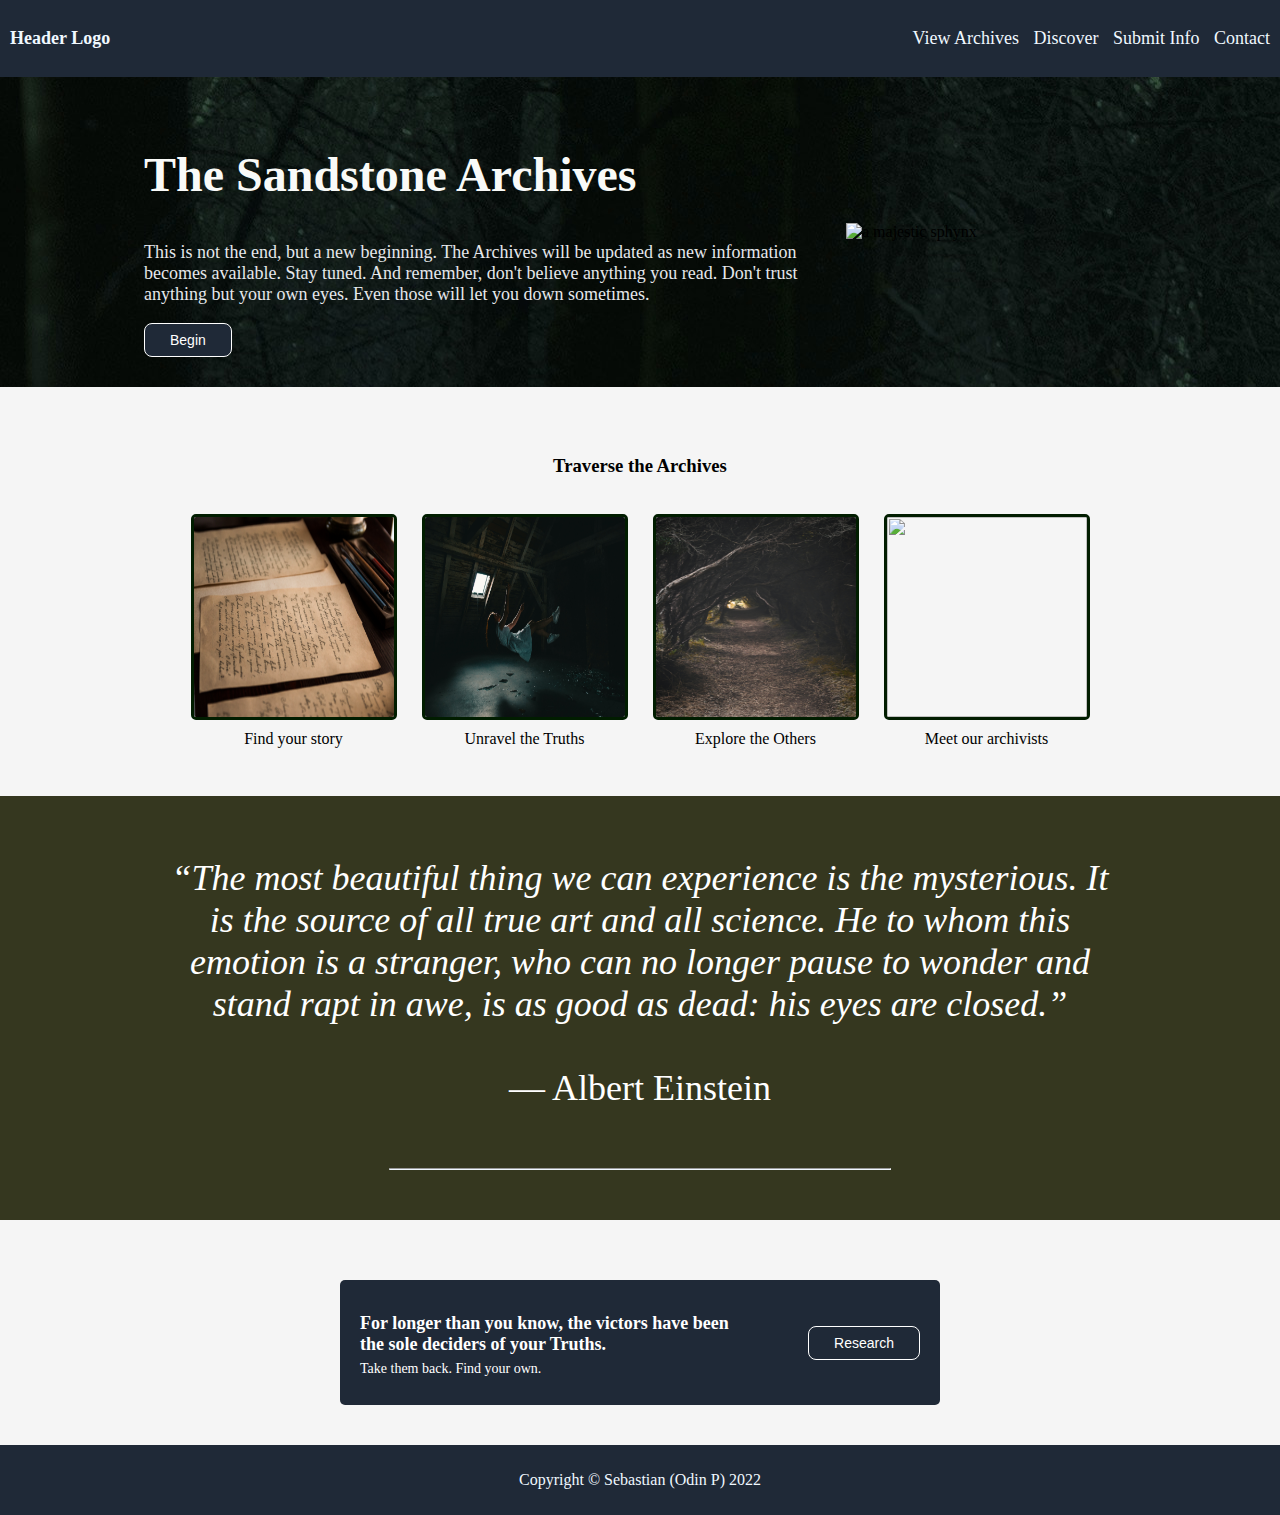
==== about.html @ f593eae5 "Rename landing.html to about.html" ====
<!DOCTYPE html>
<html lang="en">
<head>
    <meta charset="UTF-8">
    <meta http-equiv="X-UA-Compatible" content="IE=edge">
    <meta name="viewport" content="width=device-width, initial-scale=1.0">
    <title>Sandstone Archives</title>
    <link rel="stylesheet" href="style.css">
</head>

<body>
    <div class="header">
        <p class="header-title">Header Logo</p>
        <div class="nav"><ul>
            <li><a>View Archives</a></li>
            <li><a>Discover</a></li>
            <li><a>Submit Info</a></li>
            <li><a>Contact</a></li>
        </ul>
    </div>
</div>

    <div class="section1">
        <div class="hero"><div class="hero-text"><h2>The Sandstone Archives</h2>
        <p>This is not the end, but a new beginning. The Archives will be updated as new information becomes available. Stay tuned. And remember, don't believe anything you read. Don't trust anything but your own eyes. Even those will let you down sometimes.</p>
        <button class="signup" type="button">Begin</button>
    </div>
    <img class="hero-img" src="./img/sphynxle.png" alt="a majestic sphynx">
        </div>
    </div>

    <div class="section2">
        <h3>Traverse the Archives</h3>
        <div class="cards">
            <div class="card-content"><img src="./img/myster_card1.jpg" alt=""><a>Find your story</a></div>
            <div class="card-content"><img src="./img/mystery_card2.jpg" alt=""><a>Unravel the Truths</a></div>
            <div class="card-content"><img src="./img/msyery_card3.jpg" alt=""><a>Explore the Others</a></div>
            <div class="card-content"><img src="./img/mystery_card4.jpg" alt=""><a>Meet our archivists</a></div>
        </div>
    </div>
    
    <div class="section3">
        <p class="quote"><em>“The most beautiful thing we can experience is the mysterious. It is the source of all true art and all science. He to whom this emotion is a stranger, who can no longer pause to wonder and stand rapt in awe, is as good as dead: his eyes are closed.” </em> <br><br><span class="attribute">&mdash; Albert Einstein</span>
        <hr></p>
    </div>

    <div class="section4">
        <div class="call-box">
                <div class="call-text"><p class="call-title">For longer than you know, the victors have been the sole deciders of your Truths.</p>
                <p class="call-subtext">Take them back. Find your own.</p></div>
            <button class="signup2" type="button">Research</button>
        </div>
    </div>

    <div class="footer">
        <p>Copyright &COPY; Sebastian (Odin P) 2022</p>
    </div>

</body>
</html>
---- style.css ----
body {
    margin: 0;
    height:100vh;
    display: flex;
    flex-direction: column;
    background-color: whitesmoke;
}

.header {
 display:flex;
 padding:10px;
 align-items: center;
}

.nav{
    display:flex;
    margin-left: auto;
}

li{
    display:inline;
    margin-left:10px;
}

.header, .footer{
    background-color: #1f2937;
}

.header-title {
    color:aliceblue;
    font-size: 18px;
    font-weight: 600;
}

.section1, .section2, .section3, .section4 {
    margin-bottom:20px;
}

.section1 {
 background-image:url(./img/mystery_her0_bg.jpg);
 background-repeat: no-repeat;
 background-attachment: fixed;
 display: flex;
 justify-content: space-around;
 padding:20px;
 margin-bottom:20px;
}

.hero {
    display: flex;
    justify-content: center;
    align-items: center;
}

.hero-text {
    max-width: 55%;
    padding:5px;
    align-items: center;
    justify-content: center;
    margin:5px 10px;
}

.hero-img{
    width:300px;
    padding:5px;
}

.section2 {
    display:flex;
    flex-direction: column;
    align-items: center;
    justify-content: center;
    padding:10px;
    margin-top: 20px;
    margin-bottom:20px;
}

.cards{
    display:flex;
    flex-flow:row wrap;
    justify-content: center;
    align-items: center;
    gap:5px;
    padding:5px;
    margin:3px;
    
}

.card-content {
    display:flex;
    flex-flow: column wrap;
    padding:5px;
    margin:5px;
    text-align: center;
}

.cards img{
    width:200px;
    height:200px;
    flex-shrink: 0;
    margin-bottom:10px;
    border:3px solid #011d00;
    border-radius:5px;
}

.cards img:hover{
    opacity: .9;
    position:relative;
    top:-1px;
    left:-1px;
}

.section3 {
    display:flex;
    flex-flow: column wrap;
    justify-content: center;
    align-items: center;
    background-color: #35371f;
    padding:10px;
}

.section3 hr {
    width: 500px;
    border-bottom: 1px solid aliceblue;
}

.quote {
    font-size: 36px;
    max-width: 75%;
    color:#1f2937;
    text-align: center;
    padding:15px;
    color:white;
}

.section4 {
    display: flex;
    padding:10px;
    justify-content: center;
    align-items: center;
    margin-top:30px;
    margin-bottom:30px;
}

.call-box {
    display:flex;
    width:600px;
    height:125px;
    background-color: #1f2937;
    border-radius: 5px;
    justify-content: center;
    align-items: center;
}

.call-text {
    display:flex;
    flex-flow: column wrap;
    color:white;
    max-width: 65%;
    padding:0px 10px;
    margin:0px 10px;
}

.call-title {
    font-weight: bold;
    font-size: 18px;
    margin-bottom:3px;
}

.call-subtext {
    font-size: 14px;
    margin-top:3px;
}

.signup2 {
     margin:10px 20px 10px auto;
}

.signup2, .signup {
    border: 1px solid white;
    border-radius: 8px;
    background-color: #1f2937;
    color: white;
    flex: 0 0 auto;
    padding:8px 25px;
    font-size: 14px;
    
}

button:hover{
    position:relative;
    top:-1px;
    left:-1px;
    cursor: pointer;
}

.footer {
    display: flex;
    padding:10px;
    color: aliceblue;
    justify-content: center;
    align-items: center;
}

ul {
list-style-type: none;
margin: 0;
padding: 0;
}

.header a {
    text-decoration: none;
    color: aliceblue;
}

.section2 a {
    text-decoration: none;
    color:#000;
}

h2 {
    font-size: 48px;
    font-weight:bolder;
    color:#f9faf8;
}

.nav, .section1 p{
    font-size:18px;
    color:#e5e7eb;
}
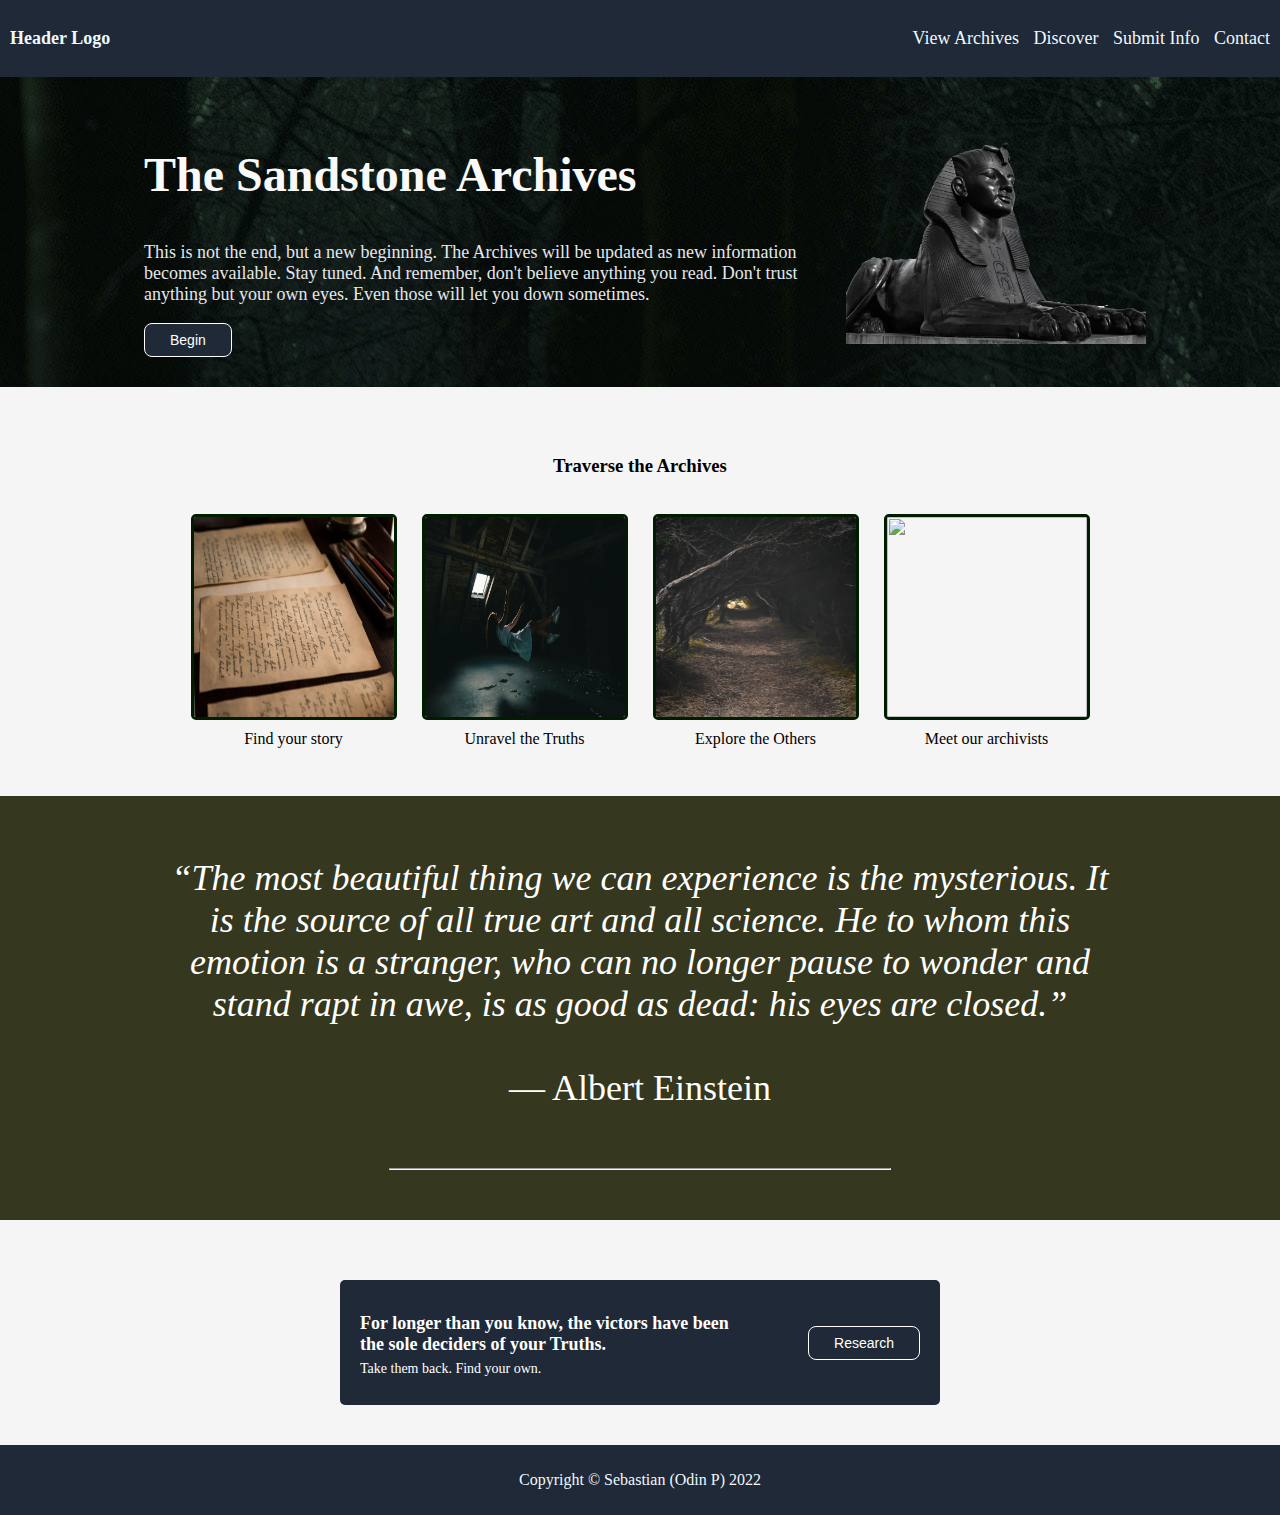
==== commit 897835aa: "Update about.html" ====
--- a/about.html
+++ b/about.html
@@ -5,7 +5,7 @@
     <meta http-equiv="X-UA-Compatible" content="IE=edge">
     <meta name="viewport" content="width=device-width, initial-scale=1.0">
     <title>Sandstone Archives</title>
-    <link rel="stylesheet" href="style.css">
+    <link rel="stylesheet" href="about-style.css">
 </head>
 
 <body>
--- a/about-style.css
+++ b/about-style.css
@@ -0,0 +1,230 @@
+body {
+    margin: 0;
+    height:100vh;
+    display: flex;
+    flex-direction: column;
+    background-color: whitesmoke;
+}
+
+.header {
+ display:flex;
+ padding:10px;
+ align-items: center;
+}
+
+.nav{
+    display:flex;
+    margin-left: auto;
+}
+
+li{
+    display:inline;
+    margin-left:10px;
+}
+
+.header, .footer{
+    background-color: #1f2937;
+}
+
+.header-title {
+    color:aliceblue;
+    font-size: 18px;
+    font-weight: 600;
+}
+
+.section1, .section2, .section3, .section4 {
+    margin-bottom:20px;
+}
+
+.section1 {
+ background-image:url('./img/mystery_her0_bg.jpg');
+ background-repeat: no-repeat;
+ background-attachment: fixed;
+ display: flex;
+ justify-content: space-around;
+ padding:20px;
+ margin-bottom:20px;
+}
+
+.hero {
+    display: flex;
+    justify-content: center;
+    align-items: center;
+}
+
+.hero-text {
+    max-width: 55%;
+    padding:5px;
+    align-items: center;
+    justify-content: center;
+    margin:5px 10px;
+}
+
+.hero-img{
+    width:300px;
+    padding:5px;
+}
+
+.section2 {
+    display:flex;
+    flex-direction: column;
+    align-items: center;
+    justify-content: center;
+    padding:10px;
+    margin-top: 20px;
+    margin-bottom:20px;
+}
+
+.cards{
+    display:flex;
+    flex-flow:row wrap;
+    justify-content: center;
+    align-items: center;
+    gap:5px;
+    padding:5px;
+    margin:3px;
+    
+}
+
+.card-content {
+    display:flex;
+    flex-flow: column wrap;
+    padding:5px;
+    margin:5px;
+    text-align: center;
+}
+
+.cards img{
+    width:200px;
+    height:200px;
+    flex-shrink: 0;
+    margin-bottom:10px;
+    border:3px solid #011d00;
+    border-radius:5px;
+}
+
+.cards img:hover{
+    opacity: .9;
+    position:relative;
+    top:-1px;
+    left:-1px;
+}
+
+.section3 {
+    display:flex;
+    flex-flow: column wrap;
+    justify-content: center;
+    align-items: center;
+    background-color: #35371f;
+    padding:10px;
+}
+
+.section3 hr {
+    width: 500px;
+    border-bottom: 1px solid aliceblue;
+}
+
+.quote {
+    font-size: 36px;
+    max-width: 75%;
+    color:#1f2937;
+    text-align: center;
+    padding:15px;
+    color:white;
+}
+
+.section4 {
+    display: flex;
+    padding:10px;
+    justify-content: center;
+    align-items: center;
+    margin-top:30px;
+    margin-bottom:30px;
+}
+
+.call-box {
+    display:flex;
+    width:600px;
+    height:125px;
+    background-color: #1f2937;
+    border-radius: 5px;
+    justify-content: center;
+    align-items: center;
+}
+
+.call-text {
+    display:flex;
+    flex-flow: column wrap;
+    color:white;
+    max-width: 65%;
+    padding:0px 10px;
+    margin:0px 10px;
+}
+
+.call-title {
+    font-weight: bold;
+    font-size: 18px;
+    margin-bottom:3px;
+}
+
+.call-subtext {
+    font-size: 14px;
+    margin-top:3px;
+}
+
+.signup2 {
+     margin:10px 20px 10px auto;
+}
+
+.signup2, .signup {
+    border: 1px solid white;
+    border-radius: 8px;
+    background-color: #1f2937;
+    color: white;
+    flex: 0 0 auto;
+    padding:8px 25px;
+    font-size: 14px;
+    
+}
+
+button:hover{
+    position:relative;
+    top:-1px;
+    left:-1px;
+    cursor: pointer;
+}
+
+.footer {
+    display: flex;
+    padding:10px;
+    color: aliceblue;
+    justify-content: center;
+    align-items: center;
+}
+
+ul {
+list-style-type: none;
+margin: 0;
+padding: 0;
+}
+
+.header a {
+    text-decoration: none;
+    color: aliceblue;
+}
+
+.section2 a {
+    text-decoration: none;
+    color:#000;
+}
+
+h2 {
+    font-size: 48px;
+    font-weight:bolder;
+    color:#f9faf8;
+}
+
+.nav, .section1 p{
+    font-size:18px;
+    color:#e5e7eb;
+}
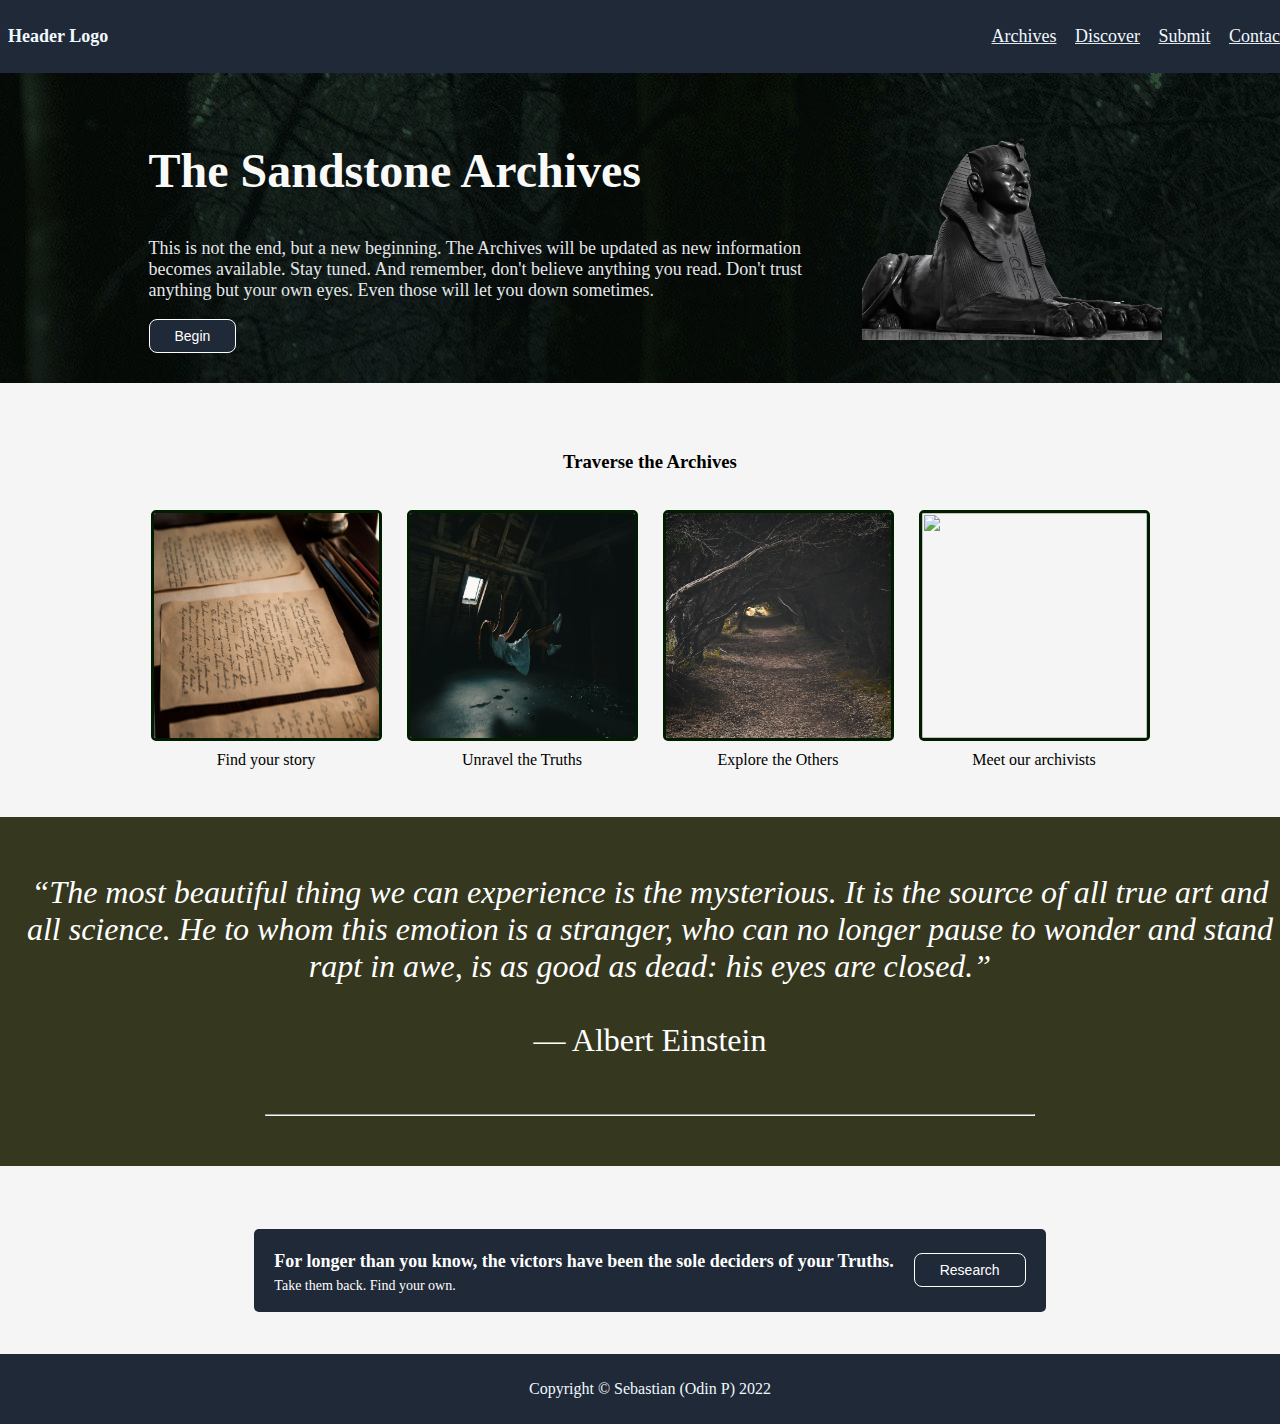
==== commit 01dd94eb: "Update about.html" ====
--- a/about.html
+++ b/about.html
@@ -12,9 +12,9 @@
     <div class="header">
         <p class="header-title">Header Logo</p>
         <div class="nav"><ul>
-            <li><a>View Archives</a></li>
+            <li><a>Archives</a></li>
             <li><a>Discover</a></li>
-            <li><a>Submit Info</a></li>
+            <li><a>Submit</a></li>
             <li><a>Contact</a></li>
         </ul>
     </div>
--- a/about-style.css
+++ b/about-style.css
@@ -1,15 +1,18 @@
 body {
-    margin: 0;
-    height:100vh;
-    display: flex;
-    flex-direction: column;
+    margin: 0px;
+    padding:0px;
+    height:100%;
+    width: 100%;
+    display: flex;
+    flex-flow: column wrap;
     background-color: whitesmoke;
 }
 
 .header {
  display:flex;
- padding:10px;
+ padding:8px;
  align-items: center;
+ gap:6px;
 }
 
 .nav{
@@ -19,7 +22,9 @@
 
 li{
     display:inline;
-    margin-left:10px;
+    text-decoration:underline;
+    margin:4px; 
+    padding:3px;
 }
 
 .header, .footer{
@@ -50,19 +55,22 @@
     display: flex;
     justify-content: center;
     align-items: center;
+    flex-flow: row wrap;
 }
 
 .hero-text {
-    max-width: 55%;
     padding:5px;
     align-items: center;
     justify-content: center;
     margin:5px 10px;
+    flex: 1 1 auto;
+    max-width:55%;
 }
 
 .hero-img{
-    width:300px;
-    padding:5px;
+    max-width:300px;
+    padding:5px;
+    flex: 0 1 auto;
 }
 
 .section2 {
@@ -95,8 +103,8 @@
 }
 
 .cards img{
-    width:200px;
-    height:200px;
+    width:225px;
+    height:225px;
     flex-shrink: 0;
     margin-bottom:10px;
     border:3px solid #011d00;
@@ -116,18 +124,18 @@
     justify-content: center;
     align-items: center;
     background-color: #35371f;
+    width:100%;
     padding:10px;
 }
 
 .section3 hr {
-    width: 500px;
+    width: 60%;
     border-bottom: 1px solid aliceblue;
 }
 
 .quote {
-    font-size: 36px;
-    max-width: 75%;
-    color:#1f2937;
+    font-size: 32px;
+    flex: 1 1 auto;
     text-align: center;
     padding:15px;
     color:white;
@@ -135,7 +143,7 @@
 
 .section4 {
     display: flex;
-    padding:10px;
+    padding:2px;
     justify-content: center;
     align-items: center;
     margin-top:30px;
@@ -144,8 +152,7 @@
 
 .call-box {
     display:flex;
-    width:600px;
-    height:125px;
+    max-width:90%;
     background-color: #1f2937;
     border-radius: 5px;
     justify-content: center;
@@ -156,9 +163,8 @@
     display:flex;
     flex-flow: column wrap;
     color:white;
-    max-width: 65%;
-    padding:0px 10px;
-    margin:0px 10px;
+    padding:2px 10px;
+    margin:2px 10px;
 }
 
 .call-title {
@@ -200,11 +206,12 @@
     color: aliceblue;
     justify-content: center;
     align-items: center;
+    margin-top:auto;
 }
 
 ul {
 list-style-type: none;
-margin: 0;
+margin: 0 0 0 10px;
 padding: 0;
 }
 
